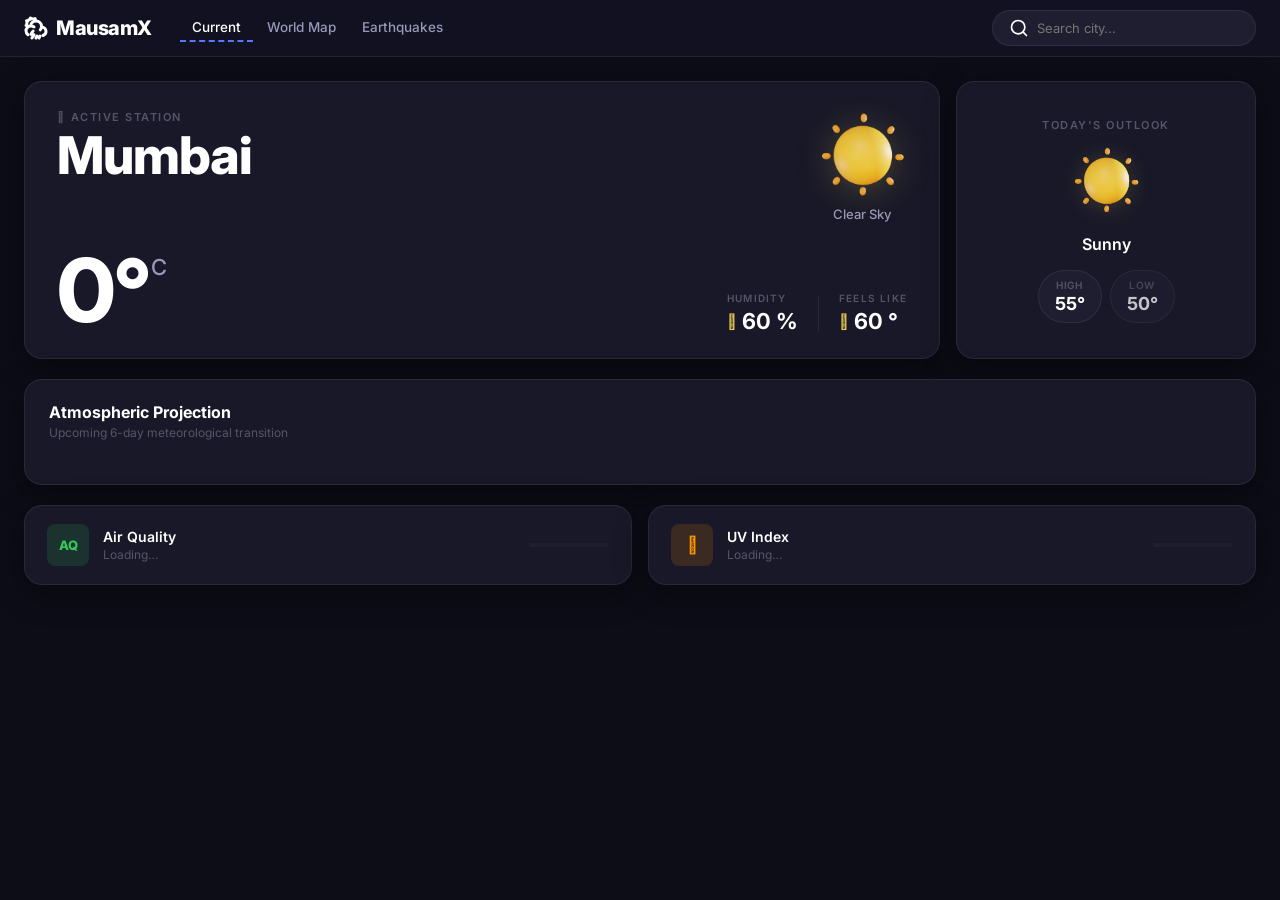
==== index.html @ e3b04a3c "Add files via upload" ====
<!DOCTYPE html>
<html lang="en">

<head>
  <meta charset="UTF-8" />
  <meta name="viewport" content="width=device-width, initial-scale=1.0" />
  <meta name="description"
    content="MausamX – Real-time local weather forecast, 6-day outlook, humidity and feels-like." />
  <link rel="icon" type="png" href="img/icon.png" />
  <link rel="stylesheet" href="https://cdnjs.cloudflare.com/ajax/libs/font-awesome/6.4.0/css/all.min.css" />
  <link rel="stylesheet" href="css/style.css" />
  <title>MausamX – Local Forecast</title>
</head>

<body>

  <!-- ══ Top Navigation ══════════════════════════════════════════ -->
  <header class="mx-header">
    <div class="mx-header-inner">

      <!-- Logo -->
      <div class="mx-logo">
        <svg xmlns="http://www.w3.org/2000/svg" viewBox="0 0 24 24" width="24" height="24" color="#ffffff" fill="none"
          stroke="#ffffff" stroke-width="3" stroke-linecap="round">
          <path
            d="M9.0784 14.9999L7.30434 17.6837C7.06684 18.043 6.94808 18.2226 7.02165 18.3612C7.09522 18.4999 7.30931 18.4999 7.73747 18.4999H9.26253C9.69069 18.4999 9.90478 18.4999 9.97835 18.6385C10.0519 18.7772 9.93316 18.9568 9.69566 19.3161L7.9216 21.9999"
            stroke-linejoin="round" />
          <path d="M16 19.9999L15 21.9999" stroke-linejoin="round" />
          <path d="M13 19.9999L12 21.9999" stroke-linejoin="round" />
          <path
            d="M2.95939 9.19373C2.21865 6.47179 3.85922 3.67397 6.6237 2.94463M2.95939 9.19373L2 9.44684M2.95939 9.19373C3.14359 9.87059 3.4577 10.479 3.86823 11M6.6237 2.94463L6.36663 2M6.6237 2.94463C8.66673 2.40563 10.7518 3.14719 12 4.66961M3.4765 5.32297L2.4644 4.74628M11.1407 2.45725L10.557 3.45494" />
          <path
            d="M17.4776 10.9008C17.485 10.9007 17.4925 10.9007 17.5 10.9007C19.9853 10.9007 22 12.8821 22 15.3263C22 17.2532 20.7478 18.8925 19 19.5M17.4776 10.9008C17.4924 10.7388 17.5 10.5748 17.5 10.409C17.5 7.42169 15.0376 5 12 5C9.12324 5 6.76233 7.17208 6.52042 9.9396M17.4776 10.9008C17.3753 12.0165 16.9286 13.0344 16.2428 13.8511M6.52042 9.9396C3.98398 10.177 2 12.2779 2 14.8345C2 16.4433 2.78555 17.8716 4 18.7687M6.52042 9.9396C6.67826 9.92483 6.83823 9.91727 7 9.91727C8.12582 9.91727 9.16474 10.2832 10.0005 10.9007"
            stroke-linejoin="round" />
        </svg> MausamX
      </div>

      <!-- Nav links -->
      <nav class="mx-nav">
        <a href="index.html" class="mx-nav-link active">Current</a>
        <a href="world.html" class="mx-nav-link">World Map</a>
        <a href="earthquake.html" class="mx-nav-link">Earthquakes</a>
      </nav>

      <!-- Right controls -->
      <div class="mx-header-right">
        <form id="search-form" class="mx-search-bar" aria-label="Search city">
          <button type="submit" style="background:none; border:none; padding:0; display:flex; cursor:pointer;">
            <svg xmlns="http://www.w3.org/2000/svg" viewBox="0 0 24 24" width="20" height="20" color="#ffffff" fill="none"
              stroke="#ffffff" stroke-width="2" stroke-linecap="round" stroke-linejoin="round">
              <path d="M17 17L21 21" />
              <path
                d="M19 11C19 6.58172 15.4183 3 11 3C6.58172 3 3 6.58172 3 11C3 15.4183 6.58172 19 11 19C15.4183 19 19 15.4183 19 11Z" />
            </svg>
          </button>
          <input type="text" id="search-input" placeholder="Search city..." style="background:none; border:none; outline:none; color:var(--text); font-family:inherit; font-size:inherit; width: 100%;" />
        </form>
        <!-- <div class="mx-avatar">
          <i class="fa-solid fa-user"></i>
        </div> -->
      </div>

    </div>
  </header>

  <!-- ══ Main Content ════════════════════════════════════════════ -->
  <main class="mx-main">

    <!-- Top Row: Main weather card + Today's Outlook -->
    <div class="mx-top-row">

      <!-- ── Main Weather Card ── -->
      <div class="mx-weather-card">
        <div class="mx-card-top">
          <div class="mx-station-col">
            <!-- JS hook: #city-name -->
            <p class="mx-station-label">
              <i class="fa-solid fa-location-dot"></i> ACTIVE STATION
            </p>
            <h1 id="city-name">Mumbai</h1>
          </div>
          <div class="mx-icon-col">
            <!-- JS hook: .weather-icon -->
            <img class="weather-icon" src="img/sun.png" alt="weather" />
            <!-- JS hook: #weather-main [0] -->
            <p id="weather-main" class="mx-condition">Clear Sky</p>
          </div>
        </div>

        <div class="mx-card-bottom">
          <!-- JS hook: #metric -->
          <div class="mx-temp-wrap">
            <span id="metric" class="mx-temp">0°</span><sup class="mx-temp-c">C</sup>
          </div>
          <div class="mx-stats-row">
            <div class="mx-stat">
              <span class="mx-stat-label">HUMIDITY</span>
              <span class="mx-stat-val">
                <i class="fa-solid fa-droplet"></i>
                <!-- JS hook: #humidity -->
                <span id="humidity">60</span>%
              </span>
            </div>
            <div class="mx-stat-sep"></div>
            <div class="mx-stat">
              <span class="mx-stat-label">FEELS LIKE</span>
              <span class="mx-stat-val">
                <i class="fa-solid fa-temperature-half"></i>
                <!-- JS hook: #feels-like -->
                <span id="feels-like">60</span>°
              </span>
            </div>
          </div>
        </div>
      </div>

      <!-- ── Today's Outlook Card ── -->
      <div class="mx-outlook-card">
        <p class="mx-outlook-label">TODAY'S OUTLOOK</p>
        <div class="mx-outlook-icon-wrap">
          <!-- JS hook: .weather-icons -->
          <img class="weather-icons" src="img/sun.png" alt="today" />
        </div>
        <!-- JS hook: #weather-main [1] + .weather-main-today -->
        <p id="weather-main" class="mx-outlook-cond weather-main-today">Sunny</p>
        <div class="mx-outlook-pills">
          <div class="mx-pill">
            <span class="mx-pill-lbl">High</span>
            <!-- JS hook: #temp-max-today -->
            <span id="temp-max-today" class="mx-pill-val">55°</span>
          </div>
          <div class="mx-pill mx-pill-low">
            <span class="mx-pill-lbl">Low</span>
            <!-- JS hook: #temp-min-today -->
            <span id="temp-min-today" class="mx-pill-val">50°</span>
          </div>
        </div>
      </div>

    </div><!-- /mx-top-row -->

    <!-- ── Atmospheric Projection (6-day forecast) ── -->
    <section class="mx-forecast-section">
      <div class="mx-forecast-head">
        <div>
          <h2 class="mx-section-title">Atmospheric Projection</h2>
          <p class="mx-section-sub">Upcoming 6-day meteorological transition</p>
        </div>
      </div>
      <!-- JS renders .weather-forecast-box cards inside here -->
      <div id="future-forecast-box" class="mx-forecast-grid"></div>
    </section>

    <!-- ── Bottom Metric Cards ── -->
    <div class="mx-metric-row">
      <div class="mx-metric-card">
        <div class="mx-metric-badge mx-aq" id="aqi-badge">AQ</div>
        <div class="mx-metric-text">
          <div class="mx-metric-title">Air Quality</div>
          <div class="mx-metric-sub" id="aqi-sub">Loading…</div>
        </div>
        <div class="mx-metric-bar">
          <div class="mx-bar-fill" id="aqi-bar" style="width:0%"></div>
        </div>
      </div>
      <div class="mx-metric-card">
        <div class="mx-metric-badge mx-uv">
          <i class="fa-regular fa-sun"></i>
        </div>
        <div class="mx-metric-text">
          <div class="mx-metric-title">UV Index</div>
          <div class="mx-metric-sub" id="uv-sub">Loading…</div>
        </div>
        <div class="mx-metric-bar">
          <div class="mx-bar-fill mx-bar-uv" id="uv-bar" style="width:0%"></div>
        </div>
      </div>
    </div>

  </main><!-- /mx-main -->

  <script src="js/main.js"></script>
</body>

</html>
---- css/style.css ----
@import url("https://fonts.googleapis.com/css2?family=Inter:wght@300;400;500;600;700;800;900&display=swap");

/* ── CSS Variables ─────────────────────────────────────────── */
:root {
  --bg:          #0d0d18;
  --bg-header:   #111122;
  --card:        #181828;
  --card-2:      #1e1e30;
  --card-hover:  #222238;
  --text:        #ffffff;
  --text-2:      #9898b8;
  --text-muted:  #55556a;
  --accent:      #5577ff;
  --gold:        #e8c852;
  --border:      rgba(255,255,255,0.07);
  --r-lg:        18px;
  --r-md:        12px;
  --r-sm:        8px;
  --shadow:      0 8px 32px rgba(0,0,0,0.45);
  --transition:  0.25s ease;
}

/* ── Reset ─────────────────────────────────────────────────── */
*, *::before, *::after {
  margin: 0; padding: 0;
  box-sizing: border-box;
  font-family: "Inter", sans-serif;
  list-style: none;
}
body {
  background: var(--bg);
  color: var(--text);
  min-height: 100vh;
  -webkit-font-smoothing: antialiased;
}
a { text-decoration: none; color: inherit; }

/* ══ HEADER ══════════════════════════════════════════════════ */
.mx-header {
  background: var(--bg-header);
  border-bottom: 1px solid var(--border);
  position: sticky;
  top: 0;
  z-index: 999;
}
.mx-header-inner {
  display: flex;
  align-items: center;
  gap: 28px;
  max-width: 1400px;
  margin: 0 auto;
  padding: 0 24px;
  height: 56px;
}

/* Logo */
.mx-logo {
  font-size: 20px;
  font-weight: 800;
  letter-spacing: -0.5px;
  flex-shrink: 0;
  display: flex;
  align-items: center;
  gap: 8px;
}
.mx-logo i { color: var(--gold); font-size: 17px; }

/* Nav links */
.mx-nav {
  display: flex;
  align-items: center;
  gap: 2px;
  flex-shrink: 0;
}
.mx-nav-link {
  font-size: 13.5px;
  font-weight: 500;
  color: var(--text-2);
  padding: 5px 12px;
  border-radius: var(--r-sm);
  border-bottom: 2px solid transparent;
  transition: color var(--transition);
}
.mx-nav-link:hover  { color: var(--text); }
.mx-nav-link.active {
  color: var(--text);
  border-bottom: 2px dashed var(--accent);
  border-radius: 0;
}

/* Right controls */
.mx-header-right {
  display: flex;
  align-items: center;
  gap: 10px;
  margin-left: auto;
}
.mx-search-bar {
  display: flex;
  align-items: center;
  gap: 8px;
  background: var(--card-2);
  border: 1px solid var(--border);
  border-radius: 30px;
  padding: 7px 16px;
  font-size: 13px;
  color: var(--text-muted);
  cursor: pointer;
  transition: border-color var(--transition);
  min-width: 160px;
}
.mx-search-bar:hover { border-color: rgba(255,255,255,0.2); color: var(--text-2); }
.mx-search-bar i { font-size: 12px; }

.mx-icon-btn {
  width: 36px; height: 36px;
  border-radius: 50%;
  border: 1px solid var(--border);
  background: var(--card-2);
  color: var(--text-2);
  font-size: 14px;
  cursor: pointer;
  display: flex; align-items: center; justify-content: center;
  transition: background var(--transition), color var(--transition);
}
.mx-icon-btn:hover { background: var(--card-hover); color: var(--text); }

.mx-avatar {
  width: 34px; height: 34px;
  border-radius: 50%;
  border: 1.5px dashed var(--accent);
  background: var(--card-2);
  display: flex; align-items: center; justify-content: center;
  font-size: 13px;
  color: var(--text-2);
}

/* ══ MAIN ════════════════════════════════════════════════════ */
.mx-main {
  max-width: 1400px;
  margin: 0 auto;
  padding: 24px;
  display: flex;
  flex-direction: column;
  gap: 20px;
}

/* ── Top Row ─────────────────────────────────────────────── */
.mx-top-row {
  display: grid;
  grid-template-columns: 1fr 300px;
  gap: 16px;
}

/* ── Main Weather Card ─────────────────────────────────────── */
.mx-weather-card {
  background: var(--card);
  border-radius: var(--r-lg);
  border: 1px solid var(--border);
  padding: 28px 32px 24px;
  display: flex;
  flex-direction: column;
  justify-content: space-between;
  min-height: 260px;
  box-shadow: var(--shadow);
  transition: box-shadow var(--transition);
}
.mx-weather-card:hover { box-shadow: 0 12px 48px rgba(0,0,0,0.6); }

.mx-card-top {
  display: flex;
  justify-content: space-between;
  align-items: flex-start;
}

/* Station label */
.mx-station-label {
  font-size: 11px;
  font-weight: 600;
  letter-spacing: 1.5px;
  color: var(--text-muted);
  text-transform: uppercase;
  display: flex;
  align-items: center;
  gap: 5px;
  margin-bottom: 6px;
}
/* JS hook: #city-name */
#city-name {
  font-size: clamp(32px, 5vw, 52px);
  font-weight: 800;
  letter-spacing: -1px;
  line-height: 1;
  color: var(--text);
  margin-top: 4px;
}

/* Weather icon column */
.mx-icon-col {
  display: flex;
  flex-direction: column;
  align-items: center;
  gap: 6px;
}
/* JS hook: .weather-icon */
.weather-icon {
  width: 90px;
  height: 90px;
  object-fit: contain;
  filter: drop-shadow(0 4px 16px rgba(232,200,82,0.25));
  animation: float 3.5s ease-in-out infinite;
}
@keyframes float {
  0%, 100% { transform: translateY(0); }
  50%       { transform: translateY(-8px); }
}
/* JS hook: #weather-main [0] */
.mx-condition {
  font-size: 13px;
  font-weight: 500;
  color: var(--text-2);
  text-align: center;
}

/* Bottom row: temperature + stats */
.mx-card-bottom {
  display: flex;
  justify-content: space-between;
  align-items: flex-end;
  margin-top: 24px;
}
.mx-temp-wrap {
  display: flex;
  align-items: flex-start;
  line-height: 1;
}
/* JS hook: #metric */
#metric {
  font-size: clamp(56px, 8vw, 88px);
  font-weight: 800;
  letter-spacing: -3px;
  color: var(--text);
  line-height: 1;
}
.mx-temp-c {
  font-size: 22px;
  font-weight: 500;
  color: var(--text-2);
  margin-top: 10px;
  margin-left: 2px;
}

.mx-stats-row {
  display: flex;
  align-items: center;
  gap: 20px;
}
.mx-stat-sep {
  width: 1px; height: 36px;
  background: var(--border);
}
.mx-stat { display: flex; flex-direction: column; gap: 4px; }
.mx-stat-label {
  font-size: 10px;
  font-weight: 600;
  letter-spacing: 1.2px;
  color: var(--text-muted);
  text-transform: uppercase;
}
.mx-stat-val {
  font-size: 22px;
  font-weight: 700;
  color: var(--text);
  display: flex;
  align-items: center;
  gap: 5px;
}
.mx-stat-val i { font-size: 15px; color: var(--gold); }

/* ── Today's Outlook Card ──────────────────────────────────── */
.mx-outlook-card {
  background: var(--card);
  border-radius: var(--r-lg);
  border: 1px solid var(--border);
  padding: 24px 20px;
  display: flex;
  flex-direction: column;
  align-items: center;
  justify-content: center;
  gap: 10px;
  box-shadow: var(--shadow);
  text-align: center;
}
.mx-outlook-label {
  font-size: 11px;
  font-weight: 600;
  letter-spacing: 1.5px;
  color: var(--text-muted);
  text-transform: uppercase;
}
.mx-outlook-icon-wrap { margin: 4px 0; }
/* JS hook: .weather-icons */
.weather-icons {
  width: 70px;
  height: 70px;
  object-fit: contain;
  filter: drop-shadow(0 2px 10px rgba(232,200,82,0.2));
  animation: float 3.5s ease-in-out infinite;
}
/* JS hook: #weather-main [1] + .weather-main-today */
.mx-outlook-cond {
  font-size: 16px;
  font-weight: 600;
  color: var(--text);
}
.mx-outlook-pills {
  display: flex;
  gap: 8px;
  margin-top: 6px;
}
.mx-pill {
  background: var(--card-2);
  border: 1px solid var(--border);
  border-radius: 30px;
  padding: 8px 16px;
  display: flex;
  flex-direction: column;
  align-items: center;
  gap: 2px;
  min-width: 64px;
  transition: background var(--transition);
}
.mx-pill:hover { background: var(--card-hover); }
.mx-pill-low { opacity: 0.75; }
.mx-pill-lbl {
  font-size: 10px;
  color: var(--text-muted);
  font-weight: 600;
  text-transform: uppercase;
  letter-spacing: 0.8px;
}
/* JS hooks: #temp-max-today, #temp-min-today */
.mx-pill-val {
  font-size: 18px;
  font-weight: 700;
  color: var(--text);
}

/* ══ FORECAST SECTION ════════════════════════════════════════ */
.mx-forecast-section {
  background: var(--card);
  border-radius: var(--r-lg);
  border: 1px solid var(--border);
  padding: 22px 24px;
  box-shadow: var(--shadow);
}
.mx-forecast-head {
  display: flex;
  justify-content: space-between;
  align-items: center;
  margin-bottom: 18px;
  flex-wrap: wrap;
  gap: 10px;
}
.mx-section-title {
  font-size: 16px;
  font-weight: 700;
  color: var(--text);
}
.mx-section-sub {
  font-size: 12px;
  color: var(--text-muted);
  margin-top: 3px;
}
.mx-expand-btn {
  font-size: 11px;
  font-weight: 700;
  letter-spacing: 1px;
  color: var(--text-2);
  background: transparent;
  border: 1.5px dashed rgba(255,255,255,0.2);
  border-radius: var(--r-sm);
  padding: 7px 14px;
  cursor: pointer;
  display: flex;
  align-items: center;
  gap: 7px;
  transition: border-color var(--transition), color var(--transition);
}
.mx-expand-btn:hover {
  border-color: var(--accent);
  color: var(--text);
}

/* JS hook: #future-forecast-box  →  renders .weather-forecast-box cards */
#future-forecast-box {
  display: grid;
  grid-auto-flow: column;
  grid-auto-columns: minmax(100px, 1fr);
  gap: 10px;
  overflow-x: auto;
  overscroll-behavior-x: contain;
  padding-bottom: 4px;
}
#future-forecast-box::-webkit-scrollbar { height: 4px; }
#future-forecast-box::-webkit-scrollbar-track { background: transparent; }
#future-forecast-box::-webkit-scrollbar-thumb {
  background: var(--card-2); border-radius: 4px;
}

/* JS-generated forecast cards */
.weather-forecast-box {
  background: var(--card-2);
  border: 1px solid var(--border);
  border-radius: var(--r-md);
  padding: 16px 10px;
  display: flex;
  flex-direction: column;
  align-items: center;
  gap: 8px;
  text-align: center;
  transition: background var(--transition), transform var(--transition);
  cursor: default;
  flex-shrink: 0;
}
.weather-forecast-box:hover {
  background: var(--card-hover);
  transform: translateY(-4px);
}
.day-weather {
  font-size: 11px;
  font-weight: 700;
  letter-spacing: 1px;
  color: var(--text-muted);
  text-transform: uppercase;
}
.weather-icon-forecast img {
  width: 38px;
  height: 38px;
  object-fit: contain;
  filter: drop-shadow(0 2px 6px rgba(232,200,82,0.15));
}
.temp-weather {
  font-size: 22px;
  font-weight: 800;
  color: var(--text);
  letter-spacing: -0.5px;
}
.weather-main-forecast {
  font-size: 10.5px;
  color: var(--text-2);
  font-weight: 500;
  text-transform: capitalize;
  line-height: 1.3;
}

/* ══ METRIC ROW (AQ + UV) ════════════════════════════════════ */
.mx-metric-row {
  display: grid;
  grid-template-columns: 1fr 1fr;
  gap: 16px;
}
.mx-metric-card {
  background: var(--card);
  border-radius: var(--r-lg);
  border: 1px solid var(--border);
  padding: 18px 22px;
  display: flex;
  align-items: center;
  gap: 14px;
  box-shadow: var(--shadow);
  transition: background var(--transition);
}
.mx-metric-card:hover { background: var(--card-2); }

.mx-metric-badge {
  width: 42px; height: 42px;
  border-radius: var(--r-sm);
  display: flex; align-items: center; justify-content: center;
  font-size: 13px;
  font-weight: 800;
  flex-shrink: 0;
}
.mx-aq { background: rgba(52,199,89,0.15); color: #34c759; }
.mx-uv { background: rgba(255,149,0,0.15); color: #ff9500; font-size: 17px; }

.mx-metric-text { flex: 1; }
.mx-metric-title {
  font-size: 14px;
  font-weight: 600;
  color: var(--text);
}
.mx-metric-sub {
  font-size: 12px;
  color: var(--text-muted);
  margin-top: 2px;
}
.mx-metric-bar {
  width: 80px;
  height: 4px;
  background: var(--card-2);
  border-radius: 4px;
  overflow: hidden;
  flex-shrink: 0;
}
.mx-bar-fill {
  height: 100%;
  background: #34c759;
  border-radius: 4px;
}
.mx-bar-uv { background: #ff9500; }

/* ══ RESPONSIVE ═══════════════════════════════════════════════ */
@media (max-width: 900px) {
  .mx-top-row { grid-template-columns: 1fr; }
  .mx-outlook-card { flex-direction: row; flex-wrap: wrap; justify-content: space-between; }
}

@media (max-width: 640px) {
  .mx-main { padding: 14px; gap: 14px; }
  .mx-header-inner { padding: 0 14px; gap: 14px; }
  .mx-nav { display: none; } /* collapsed on mobile – use burger if needed */
  .mx-search-bar span { display: none; }
  .mx-search-bar { min-width: unset; padding: 7px 12px; }
  .mx-metric-row { grid-template-columns: 1fr; }
  .mx-weather-card { padding: 20px; }
  .mx-card-bottom { flex-direction: column; align-items: flex-start; gap: 14px; }
  .mx-stats-row { gap: 14px; }
  #future-forecast-box { grid-auto-columns: minmax(80px, 120px); }
}

@media (max-width: 400px) {
  #metric { font-size: 56px; }
  #city-name { font-size: 30px; }
  .mx-outlook-pills { flex-direction: column; }
}
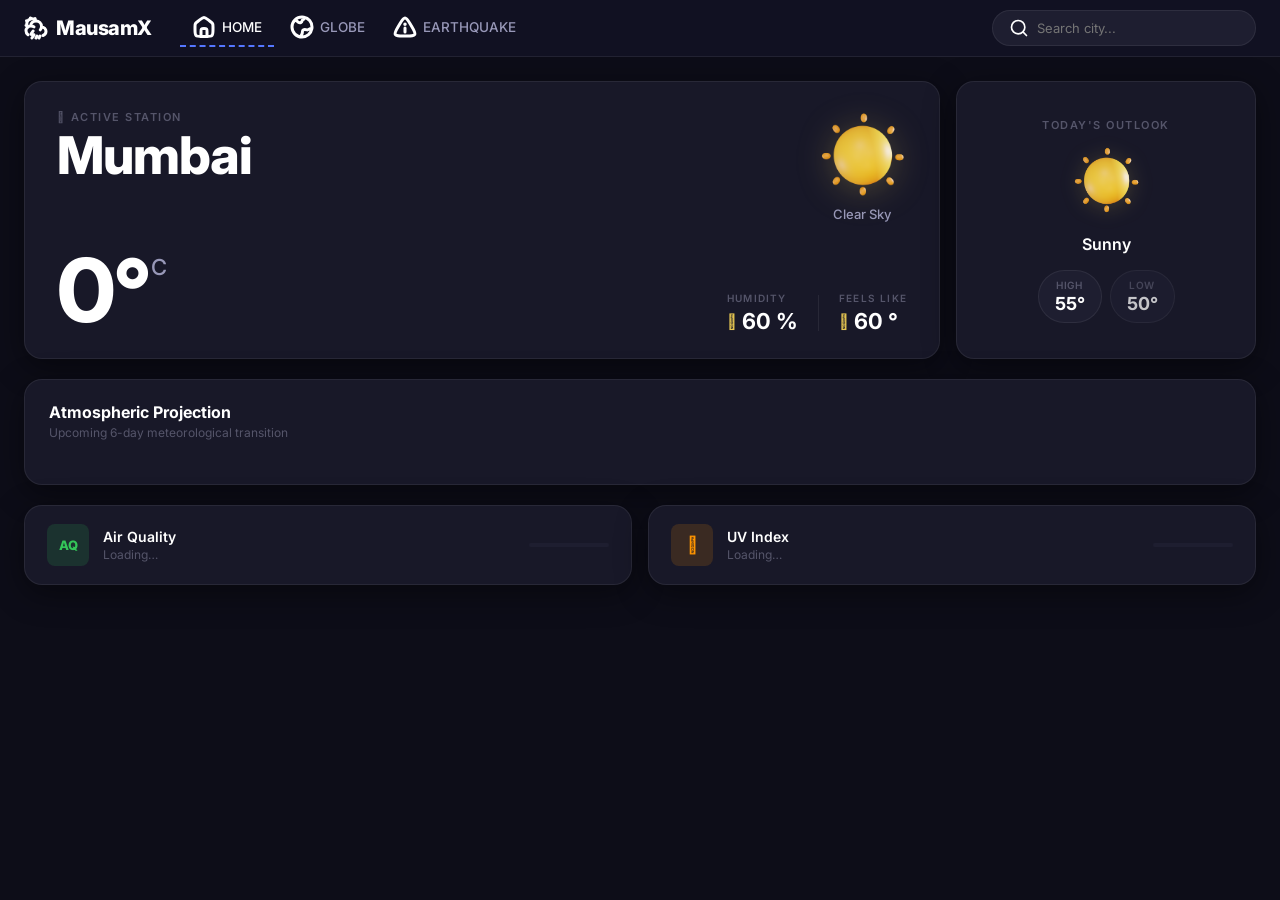
==== commit c6891a50: "Add files via upload" ====
--- a/index.html
+++ b/index.html
@@ -37,23 +37,43 @@
 
       <!-- Nav links -->
       <nav class="mx-nav">
-        <a href="index.html" class="mx-nav-link active">Current</a>
-        <a href="world.html" class="mx-nav-link">World Map</a>
-        <a href="earthquake.html" class="mx-nav-link">Earthquakes</a>
+        <a href="index.html" class="mx-nav-link active"><svg xmlns="http://www.w3.org/2000/svg" viewBox="0 0 24 24"
+            width="24" height="24" color="#ffffff" fill="none" stroke="#ffffff" stroke-width="3" stroke-linecap="round"
+            stroke-linejoin="round">
+            <path
+              d="M3 11.9896V14.5C3 17.7998 3 19.4497 4.02513 20.4749C5.05025 21.5 6.70017 21.5 10 21.5H14C17.2998 21.5 18.9497 21.5 19.9749 20.4749C21 19.4497 21 17.7998 21 14.5V11.9896C21 10.3083 21 9.46773 20.6441 8.74005C20.2882 8.01237 19.6247 7.49628 18.2976 6.46411L16.2976 4.90855C14.2331 3.30285 13.2009 2.5 12 2.5C10.7991 2.5 9.76689 3.30285 7.70242 4.90855L5.70241 6.46411C4.37533 7.49628 3.71179 8.01237 3.3559 8.74005C3 9.46773 3 10.3083 3 11.9896Z" />
+            <path
+              d="M15 21.5V16.5C15 15.0858 15 14.3787 14.5607 13.9393C14.1213 13.5 13.4142 13.5 12 13.5C10.5858 13.5 9.87868 13.5 9.43934 13.9393C9 14.3787 9 15.0858 9 16.5V21.5" />
+          </svg><span>HOME</span></a>
+        <a href="world.html" class="mx-nav-link"><svg xmlns="http://www.w3.org/2000/svg" viewBox="0 0 24 24" width="24"
+            height="24" color="#ffffff" fill="none" stroke="#ffffff" stroke-width="3" stroke-linejoin="round">
+            <path
+              d="M12 22C6.47715 22 2 17.5228 2 12C2 9.20746 3.14465 6.68227 4.99037 4.86802M12 22C11.037 21.2864 11.1907 20.4555 11.6738 19.6247C12.4166 18.3474 12.4166 18.3474 12.4166 16.6444C12.4166 14.9414 13.4286 14.1429 17 14.8571C18.6047 15.1781 19.7741 12.9609 21.8573 13.693M12 22C16.9458 22 21.053 18.4096 21.8573 13.693M21.8573 13.693C21.9511 13.1427 22 12.5771 22 12C22 7.11857 18.5024 3.05405 13.8766 2.17579M13.8766 2.17579C14.3872 3.11599 14.1816 4.23551 13.1027 4.66298C11.3429 5.3603 12.6029 6.64343 11.1035 7.4356C10.1038 7.96372 8.6044 7.83152 7.10496 6.24716C6.31517 5.41264 5.83966 4.95765 4.99037 4.86802M13.8766 2.17579C13.2687 2.06039 12.6414 2 12 2C9.26969 2 6.79495 3.09421 4.99037 4.86802" />
+          </svg><span>GLOBE</span></a>
+        <a href="earthquake.html" class="mx-nav-link"><svg xmlns="http://www.w3.org/2000/svg" viewBox="0 0 24 24"
+            width="24" height="24" color="#ffffff" fill="none" stroke="#ffffff" stroke-width="3" stroke-linecap="round"
+            stroke-linejoin="round">
+            <path
+              d="M13.9248 21H10.0752C5.44476 21 3.12955 21 2.27636 19.4939C1.42317 17.9879 2.60736 15.9914 4.97574 11.9985L6.90057 8.75333C9.17559 4.91778 10.3131 3 12 3C13.6869 3 14.8244 4.91777 17.0994 8.75332L19.0243 11.9985C21.3926 15.9914 22.5768 17.9879 21.7236 19.4939C20.8704 21 18.5552 21 13.9248 21Z" />
+            <path d="M12 17V13" />
+            <path
+              d="M12 9.25H12.125M12.25 9.25C12.25 9.11193 12.1381 9 12 9C11.8619 9 11.75 9.11193 11.75 9.25C11.75 9.38807 11.8619 9.5 12 9.5C12.1381 9.5 12.25 9.38807 12.25 9.25Z" />
+          </svg><span>EARTHQUAKE</span></a>
       </nav>
 
       <!-- Right controls -->
       <div class="mx-header-right">
         <form id="search-form" class="mx-search-bar" aria-label="Search city">
           <button type="submit" style="background:none; border:none; padding:0; display:flex; cursor:pointer;">
-            <svg xmlns="http://www.w3.org/2000/svg" viewBox="0 0 24 24" width="20" height="20" color="#ffffff" fill="none"
-              stroke="#ffffff" stroke-width="2" stroke-linecap="round" stroke-linejoin="round">
+            <svg xmlns="http://www.w3.org/2000/svg" viewBox="0 0 24 24" width="20" height="20" color="#ffffff"
+              fill="none" stroke="#ffffff" stroke-width="2" stroke-linecap="round" stroke-linejoin="round">
               <path d="M17 17L21 21" />
               <path
                 d="M19 11C19 6.58172 15.4183 3 11 3C6.58172 3 3 6.58172 3 11C3 15.4183 6.58172 19 11 19C15.4183 19 19 15.4183 19 11Z" />
             </svg>
           </button>
-          <input type="text" id="search-input" placeholder="Search city..." style="background:none; border:none; outline:none; color:var(--text); font-family:inherit; font-size:inherit; width: 100%;" />
+          <input type="text" id="search-input" placeholder="Search city..."
+            style="background:none; border:none; outline:none; color:var(--text); font-family:inherit; font-size:inherit; width: 100%;" />
         </form>
         <!-- <div class="mx-avatar">
           <i class="fa-solid fa-user"></i>
--- a/css/style.css
+++ b/css/style.css
@@ -71,18 +71,22 @@
 .mx-nav {
   display: flex;
   align-items: center;
-  gap: 2px;
+  gap: 4px;
   flex-shrink: 0;
 }
 .mx-nav-link {
   font-size: 13.5px;
   font-weight: 500;
   color: var(--text-2);
-  padding: 5px 12px;
+  padding: 6px 12px;
   border-radius: var(--r-sm);
   border-bottom: 2px solid transparent;
   transition: color var(--transition);
-}
+  display: flex;
+  align-items: center;
+  gap: 6px;
+}
+.mx-nav-link i { font-size: 14px; }
 .mx-nav-link:hover  { color: var(--text); }
 .mx-nav-link.active {
   color: var(--text);
@@ -519,9 +523,36 @@
 }
 
 @media (max-width: 640px) {
+  body { padding-bottom: 70px; }
   .mx-main { padding: 14px; gap: 14px; }
   .mx-header-inner { padding: 0 14px; gap: 14px; }
-  .mx-nav { display: none; } /* collapsed on mobile – use burger if needed */
+  .mx-nav {
+    position: fixed;
+    bottom: 0;
+    left: 0;
+    width: 100%;
+    background: rgba(17, 17, 34, 0.95);
+    backdrop-filter: blur(12px);
+    border-top: 1px solid var(--border);
+    display: flex;
+    justify-content: space-around;
+    padding: 10px 0 calc(10px + env(safe-area-inset-bottom, 0px));
+    z-index: 1000;
+  }
+  .mx-nav-link {
+    flex-direction: column;
+    gap: 4px;
+    font-size: 10px;
+    padding: 8px 12px;
+    border: none;
+  }
+  .mx-nav-link i { font-size: 18px; }
+  .mx-nav-link.active {
+    background: rgba(85, 119, 255, 0.15);
+    color: var(--accent);
+    border: none;
+    border-radius: var(--r-md);
+  }
   .mx-search-bar span { display: none; }
   .mx-search-bar { min-width: unset; padding: 7px 12px; }
   .mx-metric-row { grid-template-columns: 1fr; }
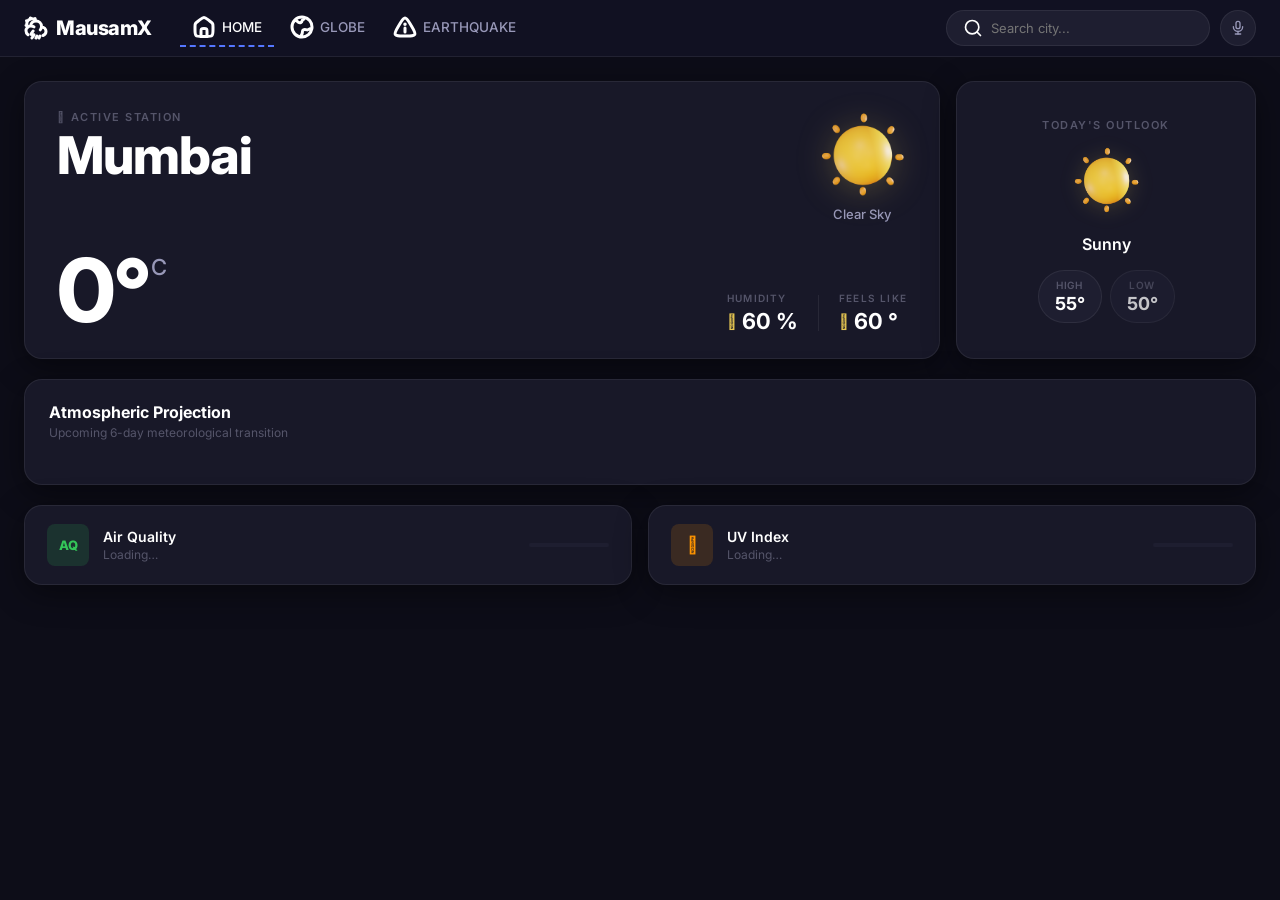
==== commit ab1f2994: "Add files via upload" ====
--- a/index.html
+++ b/index.html
@@ -75,9 +75,16 @@
           <input type="text" id="search-input" placeholder="Search city..."
             style="background:none; border:none; outline:none; color:var(--text); font-family:inherit; font-size:inherit; width: 100%;" />
         </form>
-        <!-- <div class="mx-avatar">
-          <i class="fa-solid fa-user"></i>
-        </div> -->
+        <!-- Voice search button -->
+        <button type="button" id="voice-btn" class="mx-icon-btn" title="Search by voice">
+          <svg id="voice-icon" xmlns="http://www.w3.org/2000/svg" viewBox="0 0 24 24" width="16" height="16" fill="none"
+            stroke="#9898b8" stroke-width="2" stroke-linecap="round" stroke-linejoin="round" style="margin: auto;">
+            <rect x="9" y="2" width="6" height="11" rx="3" />
+            <path d="M5 10a7 7 0 0 0 14 0" />
+            <line x1="12" y1="17" x2="12" y2="21" />
+            <line x1="8" y1="21" x2="16" y2="21" />
+          </svg>
+        </button>
       </div>
 
     </div>
@@ -173,7 +180,7 @@
 
     <!-- ── Bottom Metric Cards ── -->
     <div class="mx-metric-row">
-      <div class="mx-metric-card">
+      <div class="mx-metric-card" id="aqi-card" style="cursor: pointer;">
         <div class="mx-metric-badge mx-aq" id="aqi-badge">AQ</div>
         <div class="mx-metric-text">
           <div class="mx-metric-title">Air Quality</div>
@@ -199,6 +206,79 @@
 
   </main><!-- /mx-main -->
 
+  <div class="mx-modal-overlay" id="aqi-modal">
+    <div class="mx-modal">
+      <div class="mx-modal-header">
+        <h3 class="mx-modal-title">Air Quality Details</h3>
+        <button class="mx-modal-close" id="aqi-modal-close"><svg xmlns="http://www.w3.org/2000/svg" viewBox="0 0 24 24"
+            width="24" height="24" color="#ffffff" fill="none" stroke="#ffffff" stroke-width="3" stroke-linecap="round"
+            stroke-linejoin="round">
+            <path
+              d="M22 12C22 6.47715 17.5228 2 12 2C6.47715 2 2 6.47715 2 12C2 17.5228 6.47715 22 12 22C17.5228 22 22 17.5228 22 12Z" />
+            <path d="M14.9994 15L9 9M9.00064 15L15 9" />
+          </svg></button>
+      </div>
+      <div class="mx-modal-body">
+        <div class="mx-aqi-grid">
+          <!-- PM2.5 -->
+          <div class="mx-aqi-card" id="card-pm25">
+            <div class="mx-aqi-icon"><i class="fa-solid fa-smog"></i></div>
+            <div class="mx-aqi-info">
+              <span class="mx-aqi-label">PM2.5</span>
+              <div class="mx-aqi-val"><span id="modal-pm25">--</span> <small>µg/m³</small></div>
+            </div>
+            <i class="fa-solid fa-chevron-right mx-aqi-arrow"></i>
+          </div>
+          <!-- PM10 -->
+          <div class="mx-aqi-card" id="card-pm10">
+            <div class="mx-aqi-icon"><i class="fa-solid fa-smog"></i></div>
+            <div class="mx-aqi-info">
+              <span class="mx-aqi-label">PM10</span>
+              <div class="mx-aqi-val"><span id="modal-pm10">--</span> <small>µg/m³</small></div>
+            </div>
+            <i class="fa-solid fa-chevron-right mx-aqi-arrow"></i>
+          </div>
+          <!-- CO -->
+          <div class="mx-aqi-card" id="card-co">
+            <div class="mx-aqi-icon"><i class="fa-solid fa-cloud"></i></div>
+            <div class="mx-aqi-info">
+              <span class="mx-aqi-label">CO</span>
+              <div class="mx-aqi-val"><span id="modal-co">--</span> <small>µg/m³</small></div>
+            </div>
+            <i class="fa-solid fa-chevron-right mx-aqi-arrow"></i>
+          </div>
+          <!-- SO2 -->
+          <div class="mx-aqi-card" id="card-so2">
+            <div class="mx-aqi-icon"><i class="fa-solid fa-cloud-showers-heavy"></i></div>
+            <div class="mx-aqi-info">
+              <span class="mx-aqi-label">SO₂</span>
+              <div class="mx-aqi-val"><span id="modal-so2">--</span> <small>µg/m³</small></div>
+            </div>
+            <i class="fa-solid fa-chevron-right mx-aqi-arrow"></i>
+          </div>
+          <!-- NO2 -->
+          <div class="mx-aqi-card" id="card-no2">
+            <div class="mx-aqi-icon"><i class="fa-solid fa-cloud-showers-heavy"></i></div>
+            <div class="mx-aqi-info">
+              <span class="mx-aqi-label">NO₂</span>
+              <div class="mx-aqi-val"><span id="modal-no2">--</span> <small>µg/m³</small></div>
+            </div>
+            <i class="fa-solid fa-chevron-right mx-aqi-arrow"></i>
+          </div>
+          <!-- O3 -->
+          <div class="mx-aqi-card" id="card-o3">
+            <div class="mx-aqi-icon"><i class="fa-solid fa-wind"></i></div>
+            <div class="mx-aqi-info">
+              <span class="mx-aqi-label">O₃</span>
+              <div class="mx-aqi-val"><span id="modal-o3">--</span> <small>µg/m³</small></div>
+            </div>
+            <i class="fa-solid fa-chevron-right mx-aqi-arrow"></i>
+          </div>
+        </div>
+      </div>
+    </div>
+  </div>
+
   <script src="js/main.js"></script>
 </body>
 
--- a/css/style.css
+++ b/css/style.css
@@ -1,8 +1,5 @@
-
-
-@import url("https://fonts.googleapis.com/css2?family=Inter:wght@300;400;500;600;700;800;900&display=swap");
-
-/* ── CSS Variables ─────────────────────────────────────────── */
+﻿@import url("https://fonts.googleapis.com/css2?family=Inter:wght@300;400;500;600;700;800;900&display=swap");
+
 :root {
   --bg:          #0d0d18;
   --bg-header:   #111122;
@@ -22,7 +19,6 @@
   --transition:  0.25s ease;
 }
 
-/* ── Reset ─────────────────────────────────────────────────── */
 *, *::before, *::after {
   margin: 0; padding: 0;
   box-sizing: border-box;
@@ -37,7 +33,6 @@
 }
 a { text-decoration: none; color: inherit; }
 
-/* ══ HEADER ══════════════════════════════════════════════════ */
 .mx-header {
   background: var(--bg-header);
   border-bottom: 1px solid var(--border);
@@ -55,7 +50,6 @@
   height: 56px;
 }
 
-/* Logo */
 .mx-logo {
   font-size: 20px;
   font-weight: 800;
@@ -67,7 +61,6 @@
 }
 .mx-logo i { color: var(--gold); font-size: 17px; }
 
-/* Nav links */
 .mx-nav {
   display: flex;
   align-items: center;
@@ -94,7 +87,6 @@
   border-radius: 0;
 }
 
-/* Right controls */
 .mx-header-right {
   display: flex;
   align-items: center;
@@ -117,6 +109,23 @@
 }
 .mx-search-bar:hover { border-color: rgba(255,255,255,0.2); color: var(--text-2); }
 .mx-search-bar i { font-size: 12px; }
+
+#voice-btn { transition: transform 0.2s; }
+#voice-btn:hover #voice-icon { stroke: var(--text); }
+
+#voice-btn.listening #voice-icon { stroke: #ff3b30; }
+#voice-btn.listening {
+  animation: mic-pulse 0.9s ease-in-out infinite;
+}
+@keyframes mic-pulse {
+  0%, 100% { transform: scale(1); }
+  50%       { transform: scale(1.25); }
+}
+
+.mx-search-bar.listening {
+  border-color: #ff3b30;
+  box-shadow: 0 0 0 3px rgba(255,59,48,0.2);
+}
 
 .mx-icon-btn {
   width: 36px; height: 36px;
@@ -141,7 +150,6 @@
   color: var(--text-2);
 }
 
-/* ══ MAIN ════════════════════════════════════════════════════ */
 .mx-main {
   max-width: 1400px;
   margin: 0 auto;
@@ -151,14 +159,12 @@
   gap: 20px;
 }
 
-/* ── Top Row ─────────────────────────────────────────────── */
 .mx-top-row {
   display: grid;
   grid-template-columns: 1fr 300px;
   gap: 16px;
 }
 
-/* ── Main Weather Card ─────────────────────────────────────── */
 .mx-weather-card {
   background: var(--card);
   border-radius: var(--r-lg);
@@ -179,7 +185,6 @@
   align-items: flex-start;
 }
 
-/* Station label */
 .mx-station-label {
   font-size: 11px;
   font-weight: 600;
@@ -191,7 +196,7 @@
   gap: 5px;
   margin-bottom: 6px;
 }
-/* JS hook: #city-name */
+
 #city-name {
   font-size: clamp(32px, 5vw, 52px);
   font-weight: 800;
@@ -201,14 +206,13 @@
   margin-top: 4px;
 }
 
-/* Weather icon column */
 .mx-icon-col {
   display: flex;
   flex-direction: column;
   align-items: center;
   gap: 6px;
 }
-/* JS hook: .weather-icon */
+
 .weather-icon {
   width: 90px;
   height: 90px;
@@ -220,7 +224,7 @@
   0%, 100% { transform: translateY(0); }
   50%       { transform: translateY(-8px); }
 }
-/* JS hook: #weather-main [0] */
+
 .mx-condition {
   font-size: 13px;
   font-weight: 500;
@@ -228,7 +232,6 @@
   text-align: center;
 }
 
-/* Bottom row: temperature + stats */
 .mx-card-bottom {
   display: flex;
   justify-content: space-between;
@@ -240,7 +243,7 @@
   align-items: flex-start;
   line-height: 1;
 }
-/* JS hook: #metric */
+
 #metric {
   font-size: clamp(56px, 8vw, 88px);
   font-weight: 800;
@@ -283,7 +286,6 @@
 }
 .mx-stat-val i { font-size: 15px; color: var(--gold); }
 
-/* ── Today's Outlook Card ──────────────────────────────────── */
 .mx-outlook-card {
   background: var(--card);
   border-radius: var(--r-lg);
@@ -305,7 +307,7 @@
   text-transform: uppercase;
 }
 .mx-outlook-icon-wrap { margin: 4px 0; }
-/* JS hook: .weather-icons */
+
 .weather-icons {
   width: 70px;
   height: 70px;
@@ -313,7 +315,7 @@
   filter: drop-shadow(0 2px 10px rgba(232,200,82,0.2));
   animation: float 3.5s ease-in-out infinite;
 }
-/* JS hook: #weather-main [1] + .weather-main-today */
+
 .mx-outlook-cond {
   font-size: 16px;
   font-weight: 600;
@@ -345,14 +347,13 @@
   text-transform: uppercase;
   letter-spacing: 0.8px;
 }
-/* JS hooks: #temp-max-today, #temp-min-today */
+
 .mx-pill-val {
   font-size: 18px;
   font-weight: 700;
   color: var(--text);
 }
 
-/* ══ FORECAST SECTION ════════════════════════════════════════ */
 .mx-forecast-section {
   background: var(--card);
   border-radius: var(--r-lg);
@@ -398,7 +399,6 @@
   color: var(--text);
 }
 
-/* JS hook: #future-forecast-box  →  renders .weather-forecast-box cards */
 #future-forecast-box {
   display: grid;
   grid-auto-flow: column;
@@ -414,7 +414,6 @@
   background: var(--card-2); border-radius: 4px;
 }
 
-/* JS-generated forecast cards */
 .weather-forecast-box {
   background: var(--card-2);
   border: 1px solid var(--border);
@@ -460,7 +459,6 @@
   line-height: 1.3;
 }
 
-/* ══ METRIC ROW (AQ + UV) ════════════════════════════════════ */
 .mx-metric-row {
   display: grid;
   grid-template-columns: 1fr 1fr;
@@ -516,7 +514,6 @@
 }
 .mx-bar-uv { background: #ff9500; }
 
-/* ══ RESPONSIVE ═══════════════════════════════════════════════ */
 @media (max-width: 900px) {
   .mx-top-row { grid-template-columns: 1fr; }
   .mx-outlook-card { flex-direction: row; flex-wrap: wrap; justify-content: space-between; }
@@ -566,4 +563,117 @@
   #metric { font-size: 56px; }
   #city-name { font-size: 30px; }
   .mx-outlook-pills { flex-direction: column; }
+}
+
+.mx-modal-overlay {
+  position: fixed;
+  top: 0; left: 0; width: 100%; height: 100%;
+  background: rgba(0, 0, 0, 0.6);
+  backdrop-filter: blur(4px);
+  z-index: 10000;
+  display: flex;
+  align-items: center;
+  justify-content: center;
+  opacity: 0;
+  pointer-events: none;
+  transition: opacity 0.3s ease;
+}
+.mx-modal-overlay.active {
+  opacity: 1;
+  pointer-events: auto;
+}
+.mx-modal {
+  background: var(--bg);
+  border: 1px solid var(--border);
+  border-radius: var(--r-lg);
+  width: 90%;
+  max-width: 700px;
+  padding: 24px;
+  transform: translateY(20px);
+  transition: transform 0.3s ease;
+  box-shadow: 0 20px 40px rgba(0,0,0,0.5);
+}
+.mx-modal-overlay.active .mx-modal {
+  transform: translateY(0);
+}
+.mx-modal-header {
+  display: flex;
+  justify-content: space-between;
+  align-items: center;
+  margin-bottom: 24px;
+}
+.mx-modal-title {
+  font-size: 18px;
+  font-weight: 700;
+  color: var(--text);
+}
+.mx-modal-close {
+  background: transparent;
+  border: none;
+  color: var(--text-2);
+  font-size: 20px;
+  cursor: pointer;
+  transition: color 0.2s;
+}
+.mx-modal-close:hover { color: var(--text); }
+
+.mx-aqi-grid {
+  display: grid;
+  grid-template-columns: repeat(3, 1fr);
+  gap: 16px;
+}
+.mx-aqi-card {
+  background: var(--card);
+  border-radius: var(--r-md);
+  padding: 16px;
+  display: flex;
+  align-items: center;
+  gap: 12px;
+  border-left: 4px solid var(--border);
+  position: relative;
+  transition: background 0.2s;
+}
+.mx-aqi-card:hover { background: var(--card-hover); }
+
+.border-green { border-left-color: #34c759; }
+.border-yellow { border-left-color: #ffcc00; }
+.border-orange { border-left-color: #ff9500; }
+.border-red { border-left-color: #ff3b30; }
+.border-maroon { border-left-color: #8b0000; }
+
+.mx-aqi-icon {
+  width: 40px; height: 40px;
+  display: flex; align-items: center; justify-content: center;
+  border-radius: 50%;
+  font-size: 18px;
+  color: var(--text-muted);
+}
+.mx-aqi-info { flex: 1; }
+.mx-aqi-label {
+  font-size: 13px;
+  font-weight: 600;
+  color: var(--text-2);
+  display: block;
+  margin-bottom: 4px;
+}
+.mx-aqi-val {
+  font-size: 18px;
+  font-weight: 700;
+  color: var(--text);
+  display: flex;
+  align-items: baseline;
+  gap: 4px;
+}
+.mx-aqi-val span { font-size: 22px; }
+.mx-aqi-val small { font-size: 12px; font-weight: 500; color: var(--text-2); }
+.mx-aqi-arrow {
+  font-size: 12px;
+  color: var(--text-muted);
+}
+
+@media (max-width: 640px) {
+  .mx-aqi-grid { grid-template-columns: repeat(2, 1fr); }
+}
+@media (max-width: 400px) {
+  .mx-aqi-grid { grid-template-columns: 1fr; }
 }
